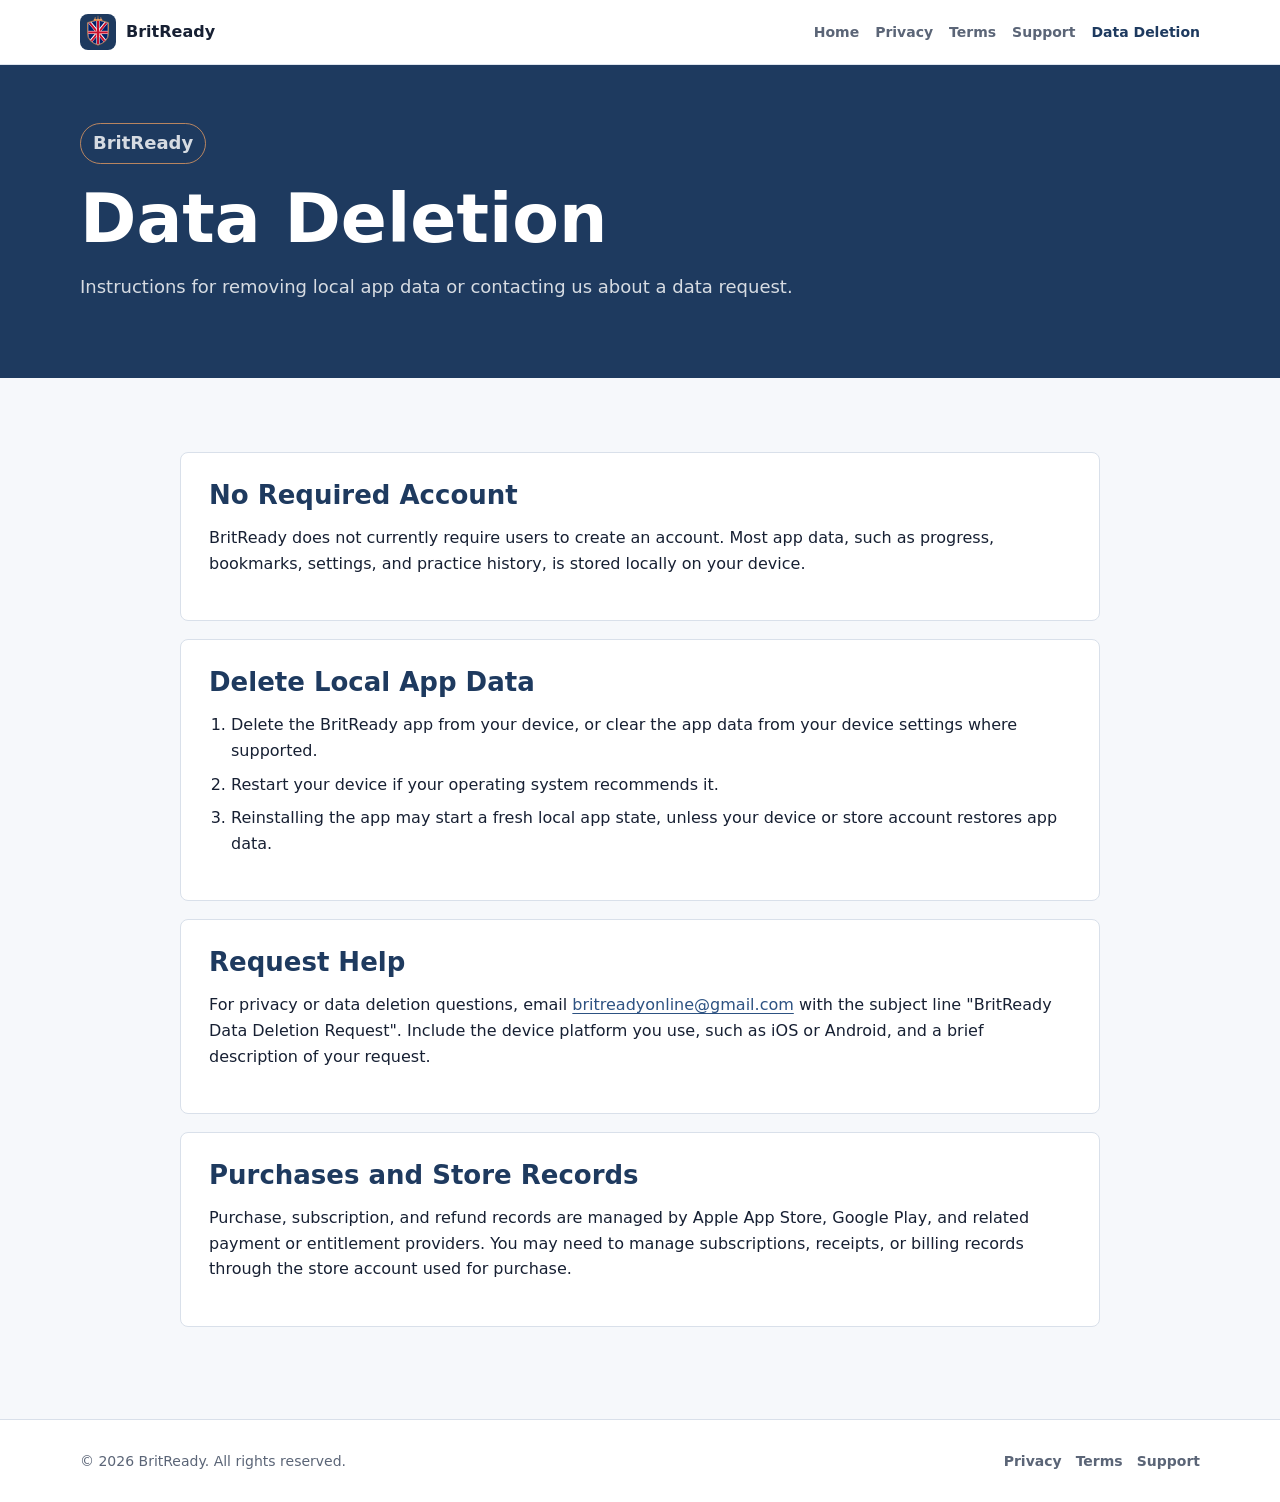
==== data-deletion/index.html @ bc88247c "Add BritReady GitHub Pages site" ====
<!doctype html>
<html lang="en">
<head>
  <meta charset="utf-8">
  <meta name="viewport" content="width=device-width, initial-scale=1">
  <title>Data Deletion - BritReady</title>
  <meta name="description" content="Data deletion request instructions for BritReady.">
  <link rel="icon" href="../assets/app-icon.svg" type="image/svg+xml">
  <link rel="stylesheet" href="../styles.css">
</head>
<body>
  <header class="site-header">
    <nav class="nav" aria-label="Main navigation">
      <a class="brand" href="../">
        <img src="../assets/app-icon.svg" alt="" width="36" height="36">
        <span>BritReady</span>
      </a>
      <div class="nav-links">
        <a href="../">Home</a>
        <a href="../privacy/">Privacy</a>
        <a href="../terms/">Terms</a>
        <a href="../support/">Support</a>
        <a href="./" aria-current="page">Data Deletion</a>
      </div>
    </nav>
  </header>

  <main>
    <section class="page-hero">
      <div class="section">
        <p class="eyebrow">BritReady</p>
        <h1>Data Deletion</h1>
        <p>Instructions for removing local app data or contacting us about a data request.</p>
      </div>
    </section>

    <section class="section policy">
      <div class="policy-block">
        <h2>No Required Account</h2>
        <p>BritReady does not currently require users to create an account. Most app data, such as progress, bookmarks, settings, and practice history, is stored locally on your device.</p>
      </div>

      <div class="policy-block">
        <h2>Delete Local App Data</h2>
        <ol>
          <li>Delete the BritReady app from your device, or clear the app data from your device settings where supported.</li>
          <li>Restart your device if your operating system recommends it.</li>
          <li>Reinstalling the app may start a fresh local app state, unless your device or store account restores app data.</li>
        </ol>
      </div>

      <div class="policy-block">
        <h2>Request Help</h2>
        <p>For privacy or data deletion questions, email <a href="mailto:britreadyonline@gmail.com">britreadyonline@gmail.com</a> with the subject line "BritReady Data Deletion Request". Include the device platform you use, such as iOS or Android, and a brief description of your request.</p>
      </div>

      <div class="policy-block">
        <h2>Purchases and Store Records</h2>
        <p>Purchase, subscription, and refund records are managed by Apple App Store, Google Play, and related payment or entitlement providers. You may need to manage subscriptions, receipts, or billing records through the store account used for purchase.</p>
      </div>
    </section>
  </main>

  <footer class="site-footer">
    <div class="footer-inner">
      <span>&copy; 2026 BritReady. All rights reserved.</span>
      <div class="footer-links">
        <a href="../privacy/">Privacy</a>
        <a href="../terms/">Terms</a>
        <a href="../support/">Support</a>
      </div>
    </div>
  </footer>
</body>
</html>
---- styles.css ----
:root {
  --ink: #172033;
  --muted: #5b6577;
  --line: #d9e0ea;
  --paper: #ffffff;
  --soft: #f6f8fb;
  --navy: #1e3a5f;
  --navy-2: #2d5282;
  --orange: #f4a261;
  --red: #c8102e;
  --green: #1f9d68;
  --shadow: 0 18px 42px rgba(23, 32, 51, 0.12);
}

* {
  box-sizing: border-box;
}

html {
  scroll-behavior: smooth;
}

body {
  margin: 0;
  color: var(--ink);
  background: var(--soft);
  font-family: Inter, ui-sans-serif, system-ui, -apple-system, BlinkMacSystemFont, "Segoe UI", sans-serif;
  line-height: 1.6;
}

a {
  color: var(--navy-2);
  text-decoration-thickness: 0.08em;
  text-underline-offset: 0.18em;
}

img {
  display: block;
  max-width: 100%;
}

.site-header {
  position: sticky;
  top: 0;
  z-index: 10;
  border-bottom: 1px solid rgba(217, 224, 234, 0.85);
  background: rgba(255, 255, 255, 0.94);
  backdrop-filter: blur(18px);
}

.nav {
  display: flex;
  align-items: center;
  justify-content: space-between;
  width: min(1120px, calc(100% - 32px));
  margin: 0 auto;
  padding: 14px 0;
  gap: 18px;
}

.brand {
  display: inline-flex;
  align-items: center;
  gap: 10px;
  color: var(--ink);
  text-decoration: none;
  font-weight: 800;
  letter-spacing: 0;
  white-space: nowrap;
}

.brand img {
  width: 36px;
  height: 36px;
  border-radius: 8px;
}

.nav-links {
  display: flex;
  align-items: center;
  gap: 16px;
  font-size: 14px;
}

.nav-links a {
  color: var(--muted);
  text-decoration: none;
  font-weight: 650;
}

.nav-links a:hover,
.nav-links a[aria-current="page"] {
  color: var(--navy);
}

.button {
  display: inline-flex;
  align-items: center;
  justify-content: center;
  min-height: 44px;
  padding: 0 18px;
  border-radius: 8px;
  background: var(--orange);
  color: #132033;
  text-decoration: none;
  font-weight: 800;
  border: 1px solid rgba(0, 0, 0, 0.08);
}

.button.secondary {
  background: var(--paper);
  color: var(--navy);
  border-color: var(--line);
}

.hero {
  background: linear-gradient(135deg, var(--navy) 0%, var(--navy-2) 100%);
  color: white;
}

.hero-inner {
  display: grid;
  grid-template-columns: minmax(0, 1fr) minmax(320px, 0.72fr);
  gap: 46px;
  align-items: center;
  width: min(1120px, calc(100% - 32px));
  min-height: 640px;
  margin: 0 auto;
  padding: 64px 0 54px;
}

.eyebrow {
  display: inline-flex;
  width: fit-content;
  margin: 0 0 18px;
  padding: 5px 12px;
  border: 1px solid rgba(244, 162, 97, 0.72);
  border-radius: 999px;
  color: #ffd9b7;
  font-size: 13px;
  font-weight: 750;
}

h1,
h2,
h3 {
  line-height: 1.08;
  letter-spacing: 0;
}

h1 {
  max-width: 720px;
  margin: 0;
  font-size: clamp(44px, 7vw, 82px);
}

.hero p {
  max-width: 660px;
  margin: 22px 0 0;
  color: rgba(255, 255, 255, 0.84);
  font-size: 20px;
}

.hero-actions {
  display: flex;
  flex-wrap: wrap;
  gap: 12px;
  margin-top: 30px;
}

.hero-visual {
  overflow: hidden;
  border-radius: 8px;
  box-shadow: var(--shadow);
  background: #0f2540;
}

.hero-visual img {
  width: 100%;
  aspect-ratio: 1200 / 628;
  object-fit: cover;
}

.availability {
  display: flex;
  gap: 14px;
  flex-wrap: wrap;
  margin-top: 22px;
  color: rgba(255, 255, 255, 0.78);
  font-size: 14px;
}

.availability span {
  display: inline-flex;
  align-items: center;
  min-height: 32px;
  padding: 0 11px;
  border: 1px solid rgba(255, 255, 255, 0.22);
  border-radius: 999px;
}

.section {
  width: min(1120px, calc(100% - 32px));
  margin: 0 auto;
  padding: 74px 0;
}

.section h2 {
  margin: 0 0 12px;
  color: var(--navy);
  font-size: clamp(30px, 4vw, 46px);
}

.section-intro {
  max-width: 760px;
  margin: 0 0 32px;
  color: var(--muted);
  font-size: 18px;
}

.grid {
  display: grid;
  grid-template-columns: repeat(3, minmax(0, 1fr));
  gap: 18px;
}

.tile,
.notice,
.policy-block {
  border: 1px solid var(--line);
  border-radius: 8px;
  background: var(--paper);
}

.tile {
  padding: 24px;
}

.tile strong {
  display: block;
  margin-bottom: 8px;
  color: var(--navy);
  font-size: 18px;
}

.notice {
  padding: 22px;
  border-left: 5px solid var(--red);
}

.notice strong {
  color: var(--navy);
}

.split {
  display: grid;
  grid-template-columns: minmax(0, 0.84fr) minmax(280px, 0.56fr);
  gap: 28px;
  align-items: start;
}

.contact-panel {
  border-top: 5px solid var(--orange);
  padding: 24px;
  border-radius: 8px;
  background: var(--paper);
  box-shadow: var(--shadow);
}

.contact-panel h2,
.contact-panel h3 {
  margin-top: 0;
}

.page-hero {
  background: var(--navy);
  color: white;
}

.page-hero .section {
  padding: 58px 0;
}

.page-hero h1 {
  font-size: clamp(40px, 6vw, 68px);
}

.page-hero p {
  max-width: 780px;
  color: rgba(255, 255, 255, 0.82);
  font-size: 18px;
}

.policy {
  max-width: 920px;
}

.policy-block {
  padding: 28px;
  margin-bottom: 18px;
}

.policy-block h2 {
  margin: 0 0 12px;
  font-size: 26px;
}

.policy-block h3 {
  margin: 24px 0 8px;
  color: var(--navy);
}

.policy-block ul,
.policy-block ol {
  padding-left: 22px;
}

.policy-block li + li {
  margin-top: 8px;
}

.meta {
  color: var(--muted);
  font-size: 14px;
}

.site-footer {
  border-top: 1px solid var(--line);
  background: var(--paper);
}

.footer-inner {
  display: flex;
  justify-content: space-between;
  gap: 20px;
  width: min(1120px, calc(100% - 32px));
  margin: 0 auto;
  padding: 30px 0;
  color: var(--muted);
  font-size: 14px;
}

.footer-links {
  display: flex;
  flex-wrap: wrap;
  gap: 14px;
}

.footer-links a {
  color: var(--muted);
  text-decoration: none;
  font-weight: 650;
}

@media (max-width: 820px) {
  .nav {
    align-items: flex-start;
    flex-direction: column;
  }

  .nav-links {
    width: 100%;
    overflow-x: auto;
    padding-bottom: 3px;
  }

  .hero-inner,
  .split,
  .grid {
    grid-template-columns: 1fr;
  }

  .hero-inner {
    min-height: auto;
    padding-top: 48px;
  }

  .hero p {
    font-size: 18px;
  }

  .section {
    padding: 52px 0;
  }

  .footer-inner {
    flex-direction: column;
  }
}
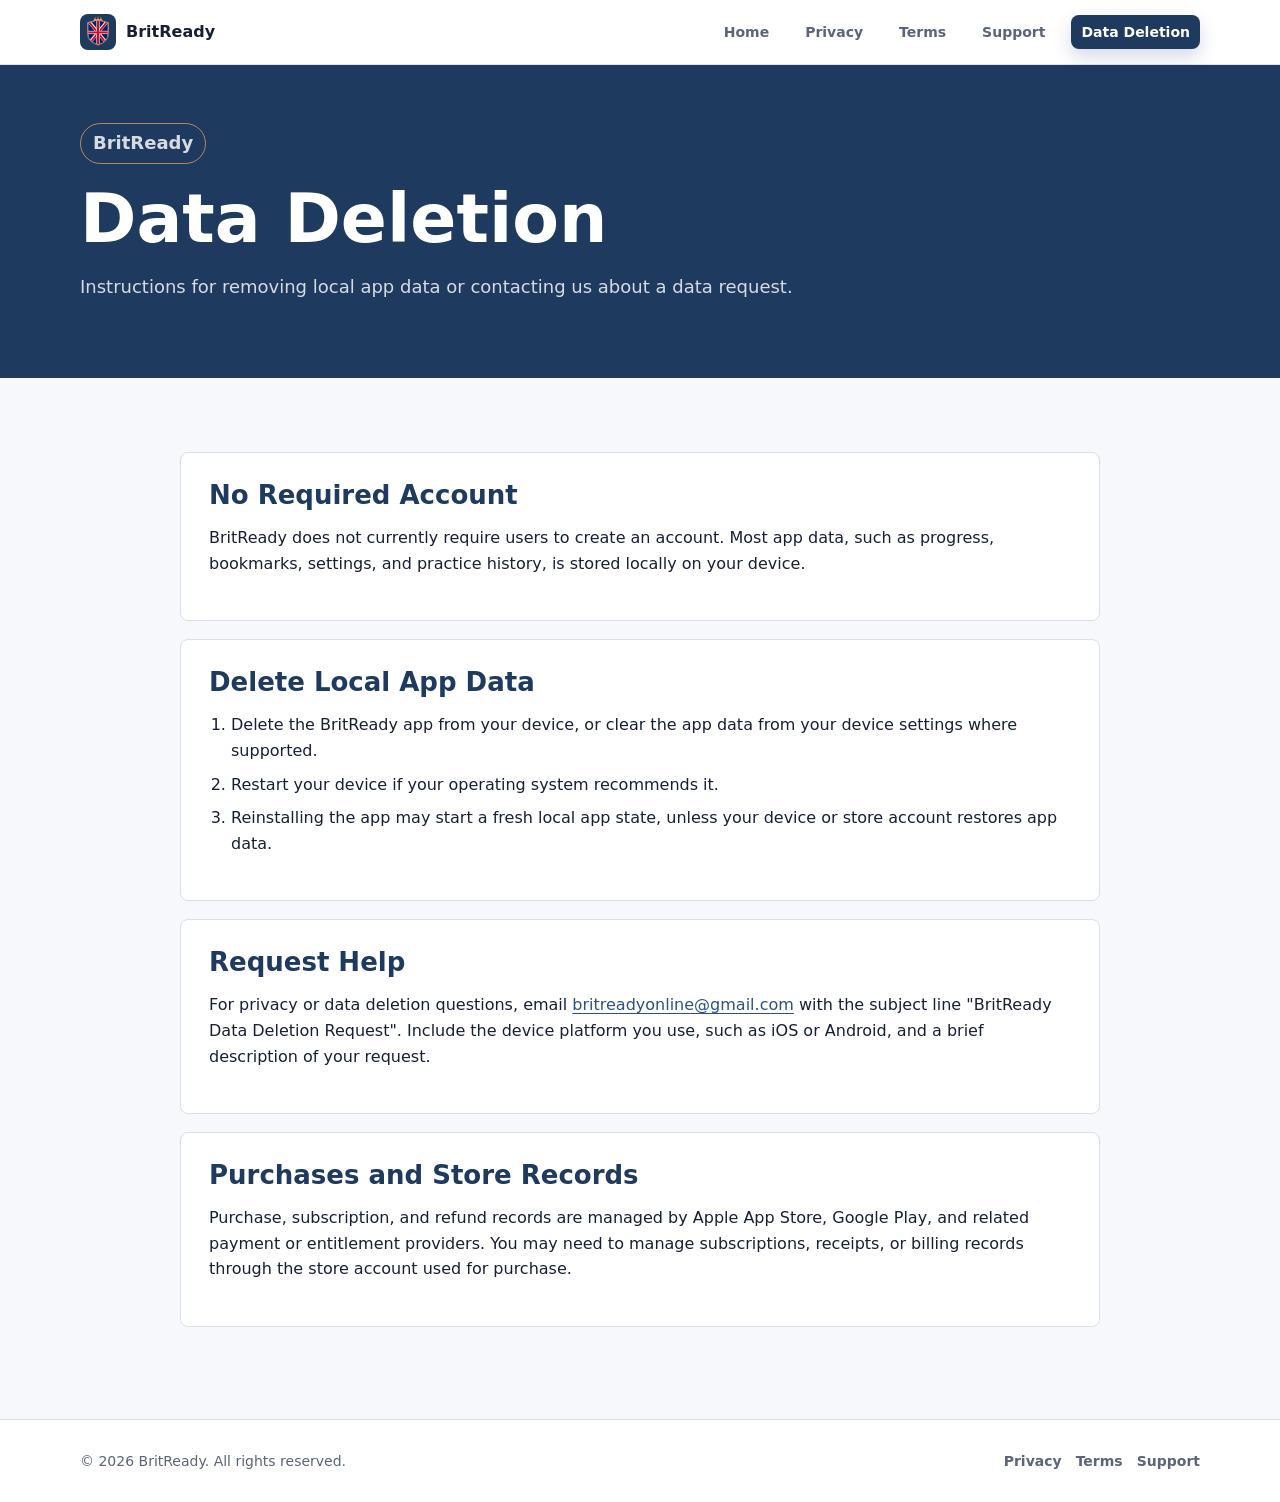
==== commit eaf24b84: "Use explicit page links" ====
--- a/data-deletion/index.html
+++ b/data-deletion/index.html
@@ -11,16 +11,16 @@
 <body>
   <header class="site-header">
     <nav class="nav" aria-label="Main navigation">
-      <a class="brand" href="../">
+      <a class="brand" href="../index.html">
         <img src="../assets/app-icon.svg" alt="" width="36" height="36">
         <span>BritReady</span>
       </a>
       <div class="nav-links">
-        <a href="../">Home</a>
-        <a href="../privacy/">Privacy</a>
-        <a href="../terms/">Terms</a>
-        <a href="../support/">Support</a>
-        <a href="./" aria-current="page">Data Deletion</a>
+        <a href="../index.html">Home</a>
+        <a href="../privacy/index.html">Privacy</a>
+        <a href="../terms/index.html">Terms</a>
+        <a href="../support/index.html">Support</a>
+        <a href="index.html" aria-current="page">Data Deletion</a>
       </div>
     </nav>
   </header>
@@ -65,9 +65,9 @@
     <div class="footer-inner">
       <span>&copy; 2026 BritReady. All rights reserved.</span>
       <div class="footer-links">
-        <a href="../privacy/">Privacy</a>
-        <a href="../terms/">Terms</a>
-        <a href="../support/">Support</a>
+        <a href="../privacy/index.html">Privacy</a>
+        <a href="../terms/index.html">Terms</a>
+        <a href="../support/index.html">Support</a>
       </div>
     </div>
   </footer>
--- a/styles.css
+++ b/styles.css
@@ -83,14 +83,25 @@
 }
 
 .nav-links a {
+  display: inline-flex;
+  align-items: center;
+  min-height: 34px;
+  padding: 0 10px;
+  border-radius: 8px;
   color: var(--muted);
   text-decoration: none;
   font-weight: 650;
 }
 
-.nav-links a:hover,
+.nav-links a:hover {
+  color: var(--navy);
+  background: rgba(30, 58, 95, 0.07);
+}
+
 .nav-links a[aria-current="page"] {
-  color: var(--navy);
+  color: var(--paper);
+  background: var(--navy);
+  box-shadow: 0 8px 18px rgba(30, 58, 95, 0.18);
 }
 
 .button {
@@ -181,6 +192,58 @@
   object-fit: cover;
 }
 
+.download-panel {
+  display: grid;
+  grid-template-columns: minmax(0, 0.68fr) minmax(260px, 0.52fr);
+  gap: 28px;
+  align-items: center;
+  border: 1px solid var(--line);
+  border-radius: 8px;
+  background: var(--paper);
+  padding: 30px;
+  box-shadow: var(--shadow);
+}
+
+.download-panel h2 {
+  margin: 0 0 12px;
+  color: var(--navy);
+  font-size: clamp(30px, 4vw, 44px);
+}
+
+.download-panel p {
+  margin: 0;
+  color: var(--muted);
+  font-size: 18px;
+}
+
+.qr-grid {
+  display: grid;
+  grid-template-columns: repeat(2, minmax(0, 1fr));
+  gap: 14px;
+}
+
+.qr-card {
+  display: grid;
+  gap: 12px;
+  justify-items: center;
+  border: 1px solid var(--line);
+  border-radius: 8px;
+  padding: 16px;
+  background: var(--soft);
+  text-align: center;
+}
+
+.qr-card img {
+  width: min(100%, 152px);
+  aspect-ratio: 1;
+  border: 8px solid var(--paper);
+  border-radius: 8px;
+}
+
+.qr-card strong {
+  color: var(--navy);
+}
+
 .availability {
   display: flex;
   gap: 14px;
@@ -366,7 +429,12 @@
 
   .hero-inner,
   .split,
+  .download-panel,
   .grid {
+    grid-template-columns: 1fr;
+  }
+
+  .qr-grid {
     grid-template-columns: 1fr;
   }
 
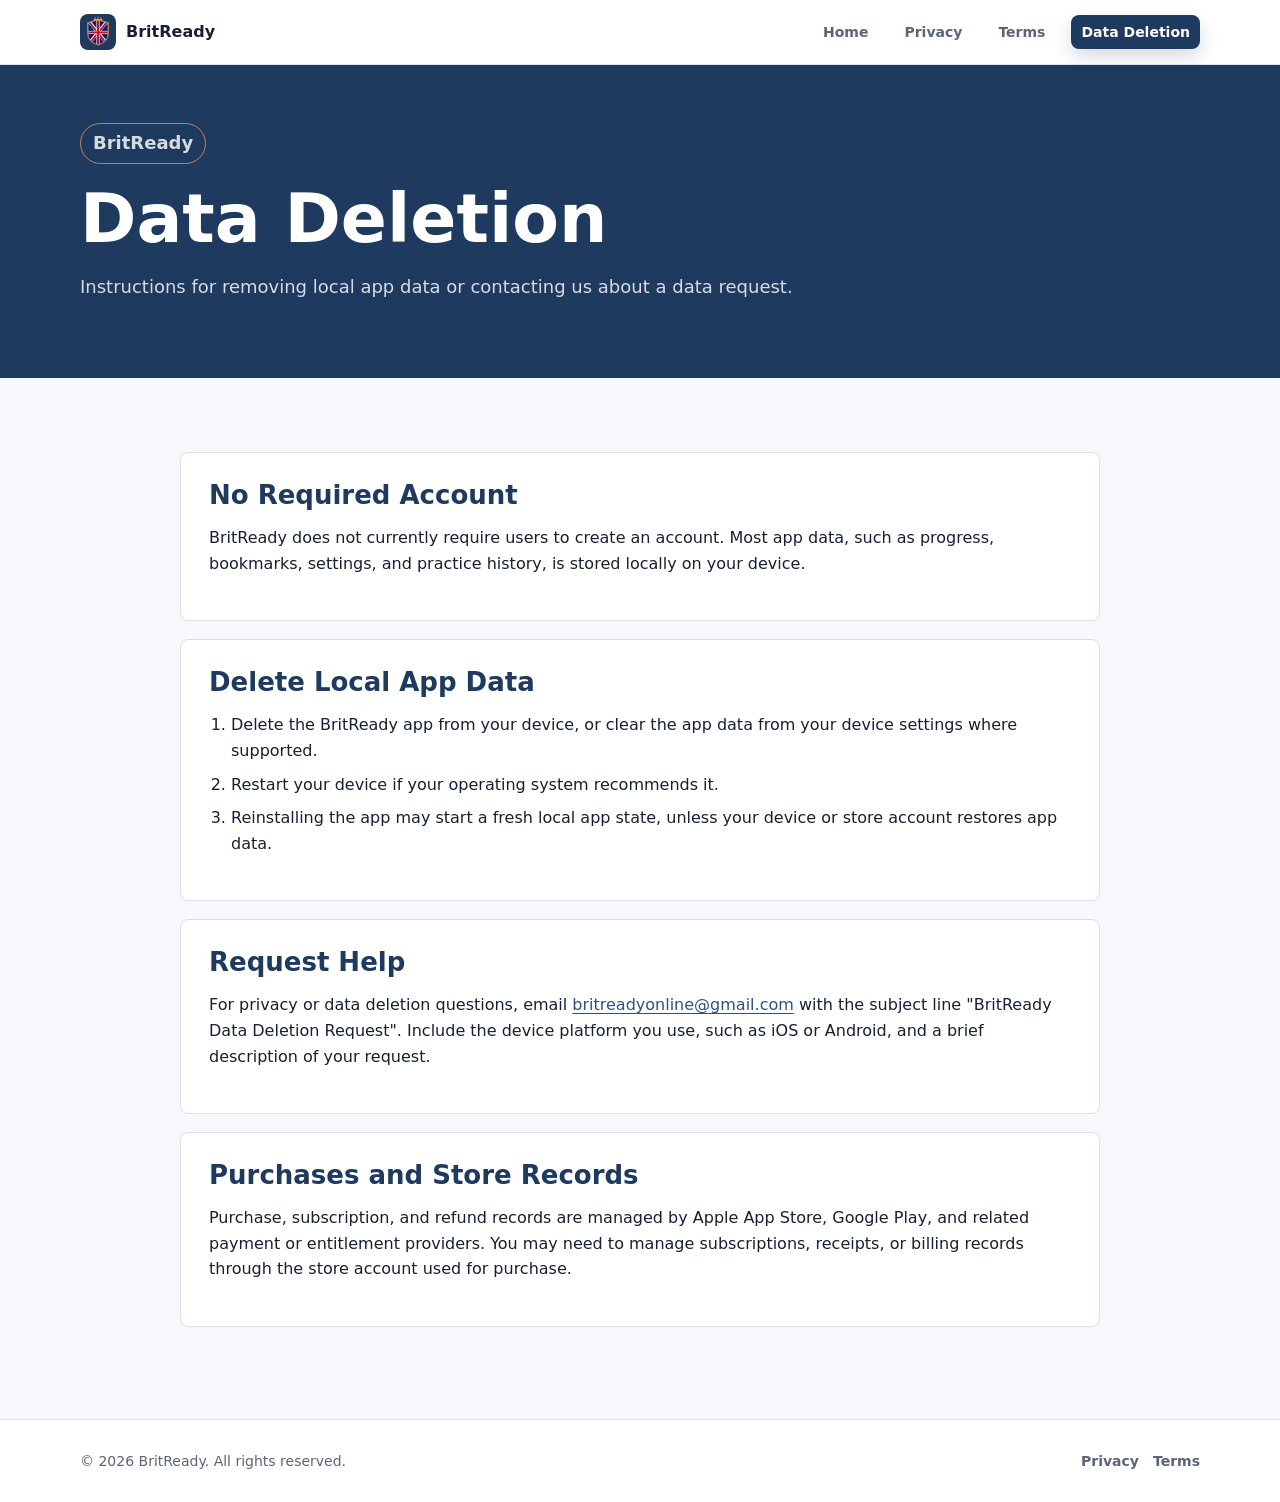
==== commit 034d41c7: "Refine live layout and remove support page" ====
--- a/data-deletion/index.html
+++ b/data-deletion/index.html
@@ -19,7 +19,6 @@
         <a href="../index.html">Home</a>
         <a href="../privacy/index.html">Privacy</a>
         <a href="../terms/index.html">Terms</a>
-        <a href="../support/index.html">Support</a>
         <a href="index.html" aria-current="page">Data Deletion</a>
       </div>
     </nav>
@@ -67,7 +66,6 @@
       <div class="footer-links">
         <a href="../privacy/index.html">Privacy</a>
         <a href="../terms/index.html">Terms</a>
-        <a href="../support/index.html">Support</a>
       </div>
     </div>
   </footer>
--- a/styles.css
+++ b/styles.css
@@ -455,3 +455,511 @@
     flex-direction: column;
   }
 }
+
+/* BritReady Aviation live-event homepage */
+
+.aviation-home {
+  --aviation-night: #07111f;
+  --aviation-panel: #0d1b2d;
+  --aviation-blue: #173a63;
+  --aviation-red: #e10600;
+  --aviation-yellow: #ffd51f;
+  background: var(--aviation-night);
+  color: #f7f9fc;
+}
+
+.aviation-home .site-header {
+  border-color: rgba(255, 255, 255, 0.1);
+  background: rgba(7, 17, 31, 0.94);
+}
+
+.aviation-home .brand {
+  color: #fff;
+}
+
+.aviation-home .nav-links a {
+  color: rgba(255, 255, 255, 0.74);
+}
+
+.aviation-home .nav-links a:hover {
+  color: #fff;
+  background: rgba(255, 255, 255, 0.08);
+}
+
+.aviation-home .nav-links .live-nav {
+  color: #fff;
+  background: rgba(225, 6, 0, 0.18);
+}
+
+.live-nav span,
+.live-kicker span {
+  width: 9px;
+  height: 9px;
+  border-radius: 999px;
+  background: #ff302a;
+  box-shadow: 0 0 0 5px rgba(255, 48, 42, 0.16);
+}
+
+.live-nav span {
+  margin-right: 8px;
+}
+
+.live-hero {
+  position: relative;
+  overflow: hidden;
+  background:
+    radial-gradient(circle at 78% 14%, rgba(40, 108, 180, 0.35), transparent 32%),
+    linear-gradient(145deg, #07111f 0%, #0c2139 58%, #122f50 100%);
+}
+
+.live-hero::after {
+  position: absolute;
+  inset: auto -10% -48% 28%;
+  height: 540px;
+  border: 1px solid rgba(255, 255, 255, 0.07);
+  border-radius: 50%;
+  content: "";
+  transform: rotate(-8deg);
+}
+
+.live-hero-inner {
+  position: relative;
+  z-index: 1;
+  width: min(1120px, calc(100% - 40px));
+  margin: 0 auto;
+  padding: 46px 0 54px;
+}
+
+.live-copy {
+  display: grid;
+  grid-template-columns: minmax(0, 1fr) minmax(300px, 0.55fr);
+  column-gap: 42px;
+  align-items: end;
+  margin-bottom: 28px;
+}
+
+.live-kicker,
+.section-label {
+  margin: 0 0 18px;
+  color: var(--aviation-yellow);
+  font-size: 13px;
+  font-weight: 850;
+  letter-spacing: 0.12em;
+  text-transform: uppercase;
+}
+
+.live-kicker {
+  display: flex;
+  grid-column: 1 / -1;
+  align-items: center;
+  gap: 12px;
+}
+
+.live-copy h1 {
+  max-width: 820px;
+  font-size: clamp(44px, 5.4vw, 76px);
+  letter-spacing: -0.045em;
+}
+
+.live-copy h1 em {
+  color: var(--aviation-yellow);
+  font-style: normal;
+}
+
+.live-intro {
+  max-width: 500px;
+  margin: 0 0 7px;
+  color: rgba(255, 255, 255, 0.78);
+  font-size: clamp(17px, 1.8vw, 20px);
+}
+
+.event-details {
+  display: grid;
+  grid-template-columns: repeat(2, minmax(0, 1fr));
+  gap: 14px;
+  margin-top: 30px;
+}
+
+.event-details div {
+  padding: 15px 17px;
+  border: 1px solid rgba(255, 255, 255, 0.13);
+  border-radius: 12px;
+  background: rgba(255, 255, 255, 0.05);
+}
+
+.event-details span,
+.event-details strong {
+  display: block;
+}
+
+.event-details span {
+  color: rgba(255, 255, 255, 0.57);
+  font-size: 12px;
+  font-weight: 750;
+  letter-spacing: 0.08em;
+  text-transform: uppercase;
+}
+
+.event-details strong {
+  margin-top: 4px;
+  color: #fff;
+  line-height: 1.3;
+}
+
+.live-button,
+.watch-fallback {
+  min-height: 58px;
+  padding: 0 24px;
+  border: 0;
+  border-radius: 12px;
+  background: var(--aviation-red);
+  box-shadow: 0 16px 34px rgba(225, 6, 0, 0.26);
+  color: #fff;
+  font-size: 17px;
+}
+
+.live-button:hover,
+.watch-fallback:hover {
+  background: #f01812;
+  transform: translateY(-1px);
+}
+
+.live-button svg {
+  width: 26px;
+  height: 26px;
+  margin-right: 11px;
+  fill: currentColor;
+}
+
+.text-link {
+  padding: 10px 4px;
+  color: #fff;
+  font-weight: 750;
+  text-decoration: none;
+  white-space: nowrap;
+}
+
+.text-link span {
+  color: var(--aviation-yellow);
+}
+
+.live-artwork {
+  overflow: hidden;
+  margin: 0;
+  border: 1px solid rgba(255, 255, 255, 0.14);
+  border-radius: 18px;
+  background: #10243d;
+  box-shadow: 0 38px 90px rgba(0, 0, 0, 0.42);
+}
+
+.live-artwork img {
+  width: 100%;
+}
+
+.live-action-bar {
+  display: grid;
+  grid-template-columns: auto minmax(240px, 0.55fr) auto;
+  gap: 22px;
+  align-items: center;
+  margin-bottom: 18px;
+  padding: 17px 18px 17px 22px;
+  border: 1px solid rgba(255, 255, 255, 0.12);
+  border-radius: 15px;
+  background: rgba(255, 255, 255, 0.05);
+}
+
+.live-action-bar > div {
+  padding-right: 22px;
+  border-right: 1px solid rgba(255, 255, 255, 0.12);
+}
+
+.live-action-bar span,
+.live-action-bar strong {
+  display: block;
+}
+
+.live-action-bar span {
+  color: rgba(255, 255, 255, 0.55);
+  font-size: 12px;
+  font-weight: 850;
+  letter-spacing: 0.1em;
+  text-transform: uppercase;
+}
+
+.live-action-bar strong {
+  margin-top: 2px;
+  color: #fff;
+  font-size: 21px;
+}
+
+.watch-section,
+.aviation-section,
+.channel-section {
+  width: min(1180px, calc(100% - 40px));
+  margin: 0 auto;
+}
+
+.watch-section {
+  padding: 90px 0;
+}
+
+.watch-heading {
+  display: grid;
+  grid-template-columns: minmax(0, 0.9fr) minmax(300px, 0.55fr);
+  gap: 36px;
+  align-items: end;
+  margin-bottom: 30px;
+}
+
+.watch-heading h2,
+.section-heading h2,
+.channel-section h2 {
+  margin: 0;
+  color: #fff;
+  font-size: clamp(34px, 5vw, 60px);
+  letter-spacing: -0.035em;
+}
+
+.watch-heading > p,
+.channel-section > div > p:last-child {
+  margin: 0;
+  color: rgba(255, 255, 255, 0.66);
+  font-size: 17px;
+}
+
+.video-shell {
+  position: relative;
+  overflow: hidden;
+  aspect-ratio: 16 / 9;
+  border: 1px solid rgba(255, 255, 255, 0.13);
+  border-radius: 18px;
+  background: #000;
+  box-shadow: 0 28px 80px rgba(0, 0, 0, 0.38);
+}
+
+.video-shell iframe {
+  position: absolute;
+  inset: 0;
+  width: 100%;
+  height: 100%;
+  border: 0;
+}
+
+.watch-fallback {
+  width: 100%;
+  margin-top: 18px;
+}
+
+.aviation-section {
+  padding: 92px 0;
+  border-top: 1px solid rgba(255, 255, 255, 0.1);
+}
+
+.section-heading {
+  max-width: 880px;
+  margin-bottom: 38px;
+}
+
+.aviation-grid {
+  display: grid;
+  grid-template-columns: repeat(4, minmax(0, 1fr));
+  gap: 16px;
+}
+
+.aviation-grid article {
+  min-height: 250px;
+  padding: 25px;
+  border: 1px solid rgba(255, 255, 255, 0.1);
+  border-radius: 14px;
+  background: linear-gradient(160deg, rgba(23, 58, 99, 0.76), rgba(13, 27, 45, 0.72));
+}
+
+.aviation-grid article > span {
+  color: var(--aviation-yellow);
+  font-size: 13px;
+  font-weight: 850;
+  letter-spacing: 0.12em;
+}
+
+.aviation-grid h3 {
+  margin: 62px 0 10px;
+  color: #fff;
+  font-size: 25px;
+}
+
+.aviation-grid p {
+  margin: 0;
+  color: rgba(255, 255, 255, 0.62);
+}
+
+.channel-section {
+  display: grid;
+  grid-template-columns: minmax(0, 1fr) auto;
+  gap: 40px;
+  align-items: center;
+  margin-bottom: 90px;
+  padding: 45px;
+  border-radius: 18px;
+  background: linear-gradient(120deg, #173a63, #0d2037);
+}
+
+.channel-section > div {
+  max-width: 740px;
+}
+
+.channel-section > div > p:last-child {
+  margin-top: 18px;
+}
+
+.channel-button {
+  min-height: 56px;
+  padding: 0 25px;
+  border: 1px solid rgba(255, 255, 255, 0.2);
+  border-radius: 12px;
+  background: #fff;
+  color: #0d2037;
+}
+
+.aviation-home .site-footer {
+  border-color: rgba(255, 255, 255, 0.1);
+  background: #050c16;
+}
+
+.aviation-home .footer-inner,
+.aviation-home .footer-links a {
+  color: rgba(255, 255, 255, 0.55);
+}
+
+@media (max-width: 1080px) {
+  .live-copy {
+    grid-template-columns: 1fr;
+  }
+
+  .live-intro {
+    max-width: 720px;
+    margin-top: 14px;
+  }
+
+  .aviation-grid {
+    grid-template-columns: repeat(2, minmax(0, 1fr));
+  }
+}
+
+@media (max-width: 680px) {
+  .aviation-home .nav {
+    align-items: center;
+    flex-direction: row;
+  }
+
+  .aviation-home .nav-links {
+    width: auto;
+    padding: 0;
+  }
+
+  .aviation-home .nav-links a:not(.live-nav) {
+    display: none;
+  }
+
+  .live-hero-inner,
+  .watch-section,
+  .aviation-section,
+  .channel-section {
+    width: min(100% - 28px, 1180px);
+  }
+
+  .live-hero-inner {
+    padding: 30px 0 38px;
+  }
+
+  .live-copy h1 {
+    font-size: clamp(37px, 11vw, 52px);
+    line-height: 1.02;
+  }
+
+  .watch-heading,
+  .channel-section {
+    grid-template-columns: 1fr;
+  }
+
+  .live-copy {
+    display: block;
+    margin-bottom: 20px;
+  }
+
+  .live-kicker {
+    margin-bottom: 13px;
+    font-size: 11px;
+    letter-spacing: 0.08em;
+  }
+
+  .live-intro {
+    margin-top: 14px;
+    font-size: 16px;
+    line-height: 1.5;
+  }
+
+  .live-artwork {
+    border-radius: 12px;
+  }
+
+  .live-action-bar {
+    grid-template-columns: 1fr;
+    gap: 12px;
+    padding: 14px;
+    text-align: center;
+  }
+
+  .live-action-bar > div {
+    padding: 0 0 11px;
+    border-right: 0;
+    border-bottom: 1px solid rgba(255, 255, 255, 0.12);
+  }
+
+  .live-action-bar strong {
+    font-size: 19px;
+  }
+
+  .live-action-bar .live-button {
+    width: 100%;
+  }
+
+  .text-link {
+    padding: 5px;
+    text-align: center;
+  }
+
+  .watch-section,
+  .aviation-section {
+    padding: 64px 0;
+  }
+
+  .watch-heading {
+    align-items: start;
+  }
+
+  .video-shell {
+    border-radius: 12px;
+  }
+
+  .aviation-grid {
+    grid-template-columns: 1fr;
+  }
+
+  .aviation-grid article {
+    min-height: 205px;
+  }
+
+  .aviation-grid h3 {
+    margin-top: 38px;
+  }
+
+  .channel-section {
+    gap: 28px;
+    margin-bottom: 64px;
+    padding: 30px 24px;
+  }
+
+  .channel-button {
+    width: 100%;
+  }
+}
